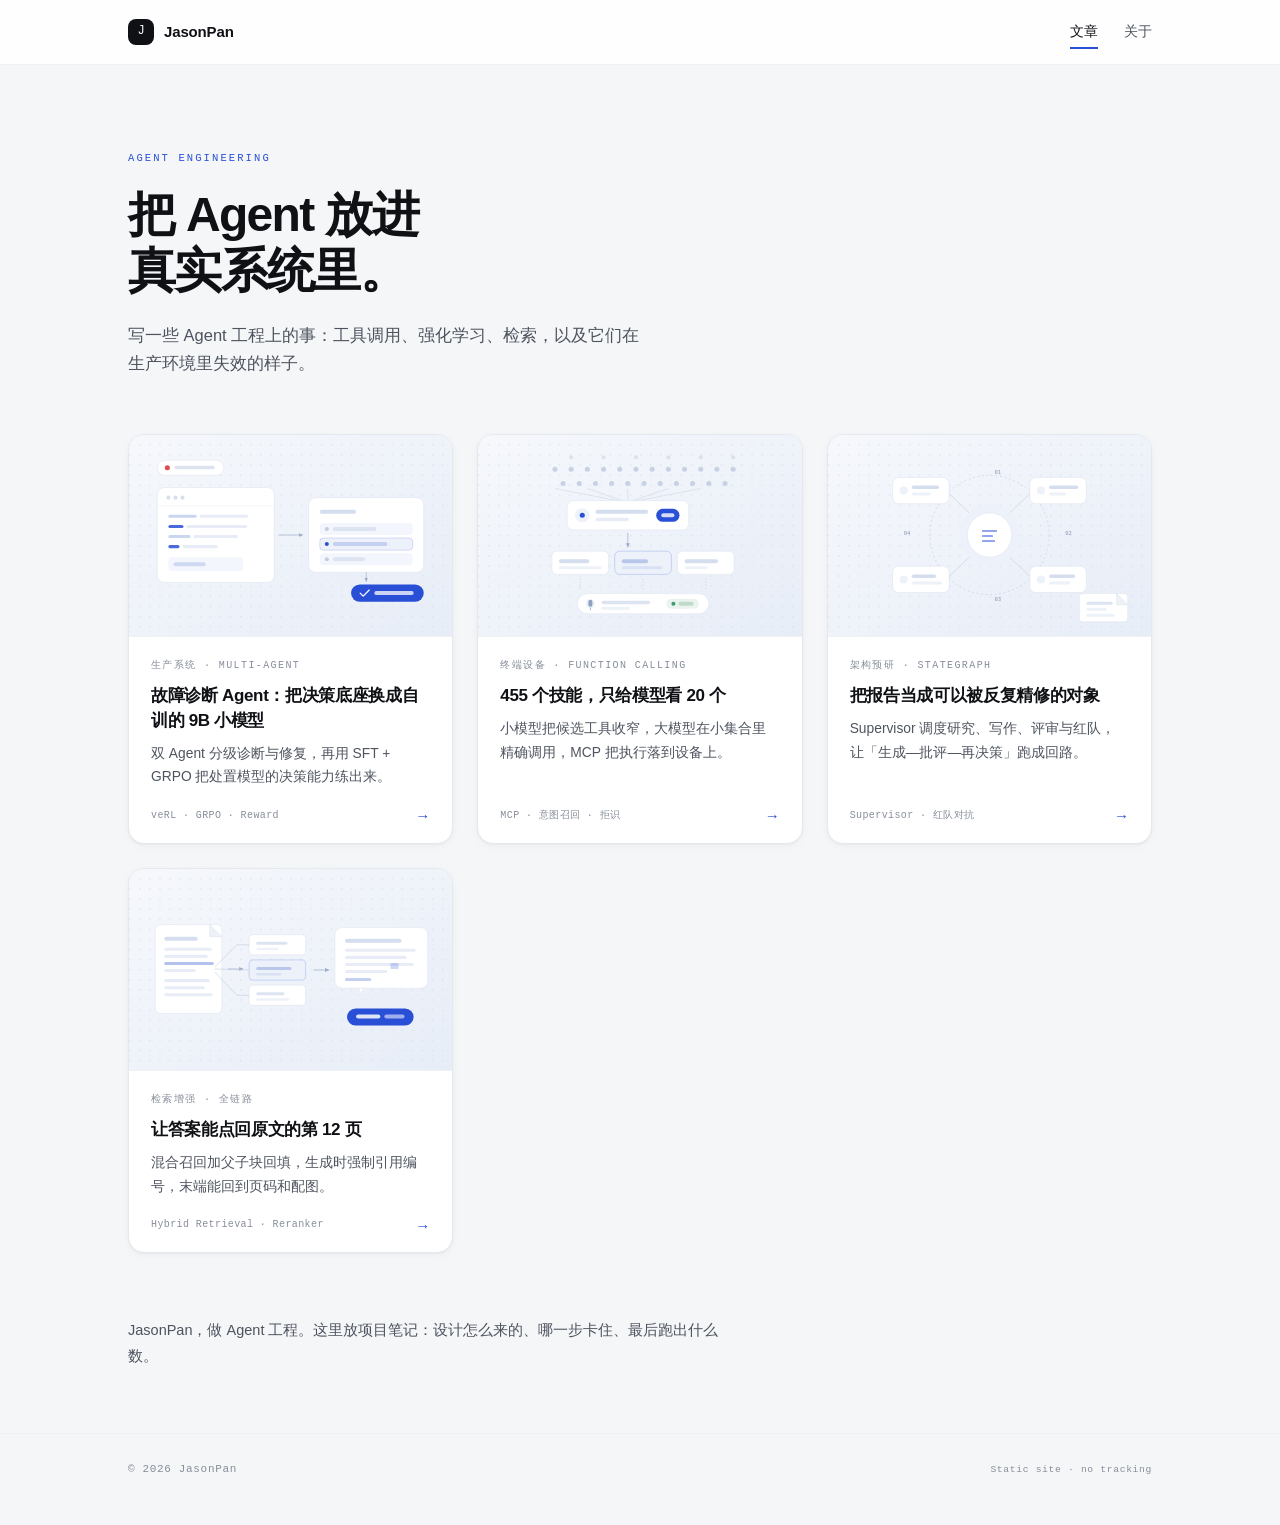
==== index.html @ 2fb57a45 "Publish site: Agent engineering notes" ====
<!DOCTYPE html>
<html lang="zh-CN">
<head>
<meta charset="utf-8">
<meta name="viewport" content="width=device-width, initial-scale=1">
<title>JasonPan · Agent 工程笔记</title>
<meta name="description" content="JasonPan 的 Agent 工程笔记：AIOps 故障诊断、终端语音 Agent、DeepResearch 编排、企业知识库问答。">
<meta property="og:title" content="JasonPan · Agent 工程笔记">
<meta property="og:description" content="把 Agent 放进真实系统里。四篇项目笔记。">
<meta property="og:type" content="website">
<link rel="icon" href="data:image/svg+xml,%3Csvg xmlns='http://www.w3.org/2000/svg' viewBox='0 0 32 32'%3E%3Crect width='32' height='32' rx='8' fill='%230F1115'/%3E%3Ctext x='16' y='22' font-family='monospace' font-size='14' fill='%23FFFFFF' text-anchor='middle'%3EJ%3C/text%3E%3C/svg%3E">
<link rel="stylesheet" href="assets/style.css">
</head>
<body>

<header class="site-head">
  <div class="wrap inner">
    <a class="brand" href="index.html">
      <span class="mark">J</span>
      <span>JasonPan</span>
    </a>
    <nav class="nav" id="nav">
      <a href="#posts" aria-current="page">文章</a>
      <a href="#about">关于</a>
    </nav>
    <button class="nav-toggle" type="button" aria-label="打开导航">菜单</button>
  </div>
</header>

<main>

  <section class="masthead">
    <div class="wrap">
      <p class="kicker">Agent Engineering</p>
      <h1>把 Agent 放进<br>真实系统里。</h1>
      <p class="sub">写一些 Agent 工程上的事：工具调用、强化学习、检索，以及它们在生产环境里失效的样子。</p>
    </div>
  </section>

  <section class="posts" id="posts">
    <div class="wrap">
      <div class="cards">

        <a class="post" href="projects/aiops.html">
          <div class="post-media">
            <img src="assets/covers/aiops.svg" width="640" height="400" alt="AIOps 诊断与修复链路示意图">
          </div>
          <div class="post-body">
            <div class="post-meta">生产系统 · Multi-Agent</div>
            <h2>故障诊断 Agent：把决策底座换成自训的 9B 小模型</h2>
            <p>双 Agent 分级诊断与修复，再用 SFT + GRPO 把处置模型的决策能力练出来。</p>
            <div class="post-foot">
              <span class="post-tag">veRL · GRPO · Reward</span>
              <span class="post-arrow">→</span>
            </div>
          </div>
        </a>

        <a class="post" href="projects/voice-agent.html">
          <div class="post-media">
            <img src="assets/covers/voice.svg" width="640" height="400" alt="语音 Agent 分层收敛示意图">
          </div>
          <div class="post-body">
            <div class="post-meta">终端设备 · Function Calling</div>
            <h2>455 个技能，只给模型看 20 个</h2>
            <p>小模型把候选工具收窄，大模型在小集合里精确调用，MCP 把执行落到设备上。</p>
            <div class="post-foot">
              <span class="post-tag">MCP · 意图召回 · 拒识</span>
              <span class="post-arrow">→</span>
            </div>
          </div>
        </a>

        <a class="post" href="projects/deepresearch.html">
          <div class="post-media">
            <img src="assets/covers/deepresearch.svg" width="640" height="400" alt="DeepResearch 多智能体编排示意图">
          </div>
          <div class="post-body">
            <div class="post-meta">架构预研 · StateGraph</div>
            <h2>把报告当成可以被反复精修的对象</h2>
            <p>Supervisor 调度研究、写作、评审与红队，让「生成—批评—再决策」跑成回路。</p>
            <div class="post-foot">
              <span class="post-tag">Supervisor · 红队对抗</span>
              <span class="post-arrow">→</span>
            </div>
          </div>
        </a>

        <a class="post" href="projects/rag.html">
          <div class="post-media">
            <img src="assets/covers/rag.svg" width="640" height="400" alt="RAG 检索与引用示意图">
          </div>
          <div class="post-body">
            <div class="post-meta">检索增强 · 全链路</div>
            <h2>让答案能点回原文的第 12 页</h2>
            <p>混合召回加父子块回填，生成时强制引用编号，末端能回到页码和配图。</p>
            <div class="post-foot">
              <span class="post-tag">Hybrid Retrieval · Reranker</span>
              <span class="post-arrow">→</span>
            </div>
          </div>
        </a>

      </div>
    </div>
  </section>

  <section class="about" id="about">
    <div class="wrap">
      <p>
        JasonPan，做 Agent 工程。这里放项目笔记：设计怎么来的、哪一步卡住、最后跑出什么数。
      </p>
    </div>
  </section>

</main>

<footer class="site-foot">
  <div class="wrap">
    <div class="foot-row">
      <span>© <span id="yr">2026</span> JasonPan</span>
      <span class="mono">Static site · no tracking</span>
    </div>
  </div>
</footer>

<script src="assets/app.js"></script>
</body>
</html>
---- assets/style.css ----
/* =========================================================
   JasonPan · Agent Engineering Notes
   Design system: soft gray canvas / white cards / indigo ink
   ========================================================= */

:root {
  --bg:        #F5F6F8;
  --surface:   #FFFFFF;
  --surface-2: #FAFBFD;

  --ink:       #0F1115;
  --ink-2:     #2A2E36;
  --ink-3:     #4E545F;
  --muted:     #878E9A;

  --line:      #E5E8EE;
  --line-2:    #EFF1F5;

  --accent:      #2A4FD7;
  --accent-2:    #4A6BE8;
  --accent-soft: #ECF0FE;

  --teal:      #0F766E;
  --teal-soft: #E8F4F1;

  --sans: -apple-system, BlinkMacSystemFont, "Segoe UI", "PingFang SC",
          "Hiragino Sans GB", "Microsoft YaHei", "Source Han Sans SC", sans-serif;
  --mono: "SF Mono", "JetBrains Mono", "Cascadia Mono", "Consolas",
          "Liberation Mono", Menlo, monospace;

  --max: 1080px;
  --r: 16px;
  --r-sm: 12px;

  --sh-1: 0 1px 2px rgba(15, 17, 21, .04), 0 2px 8px rgba(15, 17, 21, .035);
  --sh-2: 0 14px 30px -14px rgba(15, 17, 21, .20), 0 2px 6px rgba(15, 17, 21, .05);
}

* { box-sizing: border-box; }

html {
  -webkit-text-size-adjust: 100%;
  scroll-behavior: smooth;
}

body {
  margin: 0;
  background: var(--bg);
  color: var(--ink-2);
  font-family: var(--sans);
  font-size: 16px;
  line-height: 1.76;
  -webkit-font-smoothing: antialiased;
  text-rendering: optimizeLegibility;
}

.wrap {
  width: 100%;
  max-width: var(--max);
  margin: 0 auto;
  padding: 0 28px;
  position: relative;
}

a { color: inherit; text-decoration: none; }
img { max-width: 100%; display: block; }

::selection { background: var(--accent); color: #fff; }

/* ---------- typography ---------- */

h1, h2, h3, h4 {
  color: var(--ink);
  font-weight: 600;
  letter-spacing: -.02em;
  line-height: 1.26;
  margin: 0;
}

.eyebrow {
  font-family: var(--mono);
  font-size: 10.5px;
  letter-spacing: .18em;
  text-transform: uppercase;
  color: var(--accent);
  display: block;
  margin-bottom: 16px;
}

.eyebrow .idx { color: var(--muted); margin-right: 10px; }

.lede { font-size: 17.5px; line-height: 1.75; color: var(--ink-3); }

p { margin: 0 0 1.1em; }
p:last-child { margin-bottom: 0; }

strong { color: var(--ink); font-weight: 600; }

code, .mono { font-family: var(--mono); font-size: .88em; }

em {
  font-style: normal;
  background: linear-gradient(transparent 62%, var(--accent-soft) 62%);
  padding: 0 .08em;
}

.muted { color: var(--muted); }

/* ---------- header ---------- */

.site-head {
  position: sticky;
  top: 0;
  z-index: 40;
  background: rgba(255, 255, 255, .84);
  backdrop-filter: saturate(180%) blur(16px);
  -webkit-backdrop-filter: saturate(180%) blur(16px);
  border-bottom: 1px solid var(--line-2);
}

.site-head .inner {
  display: flex;
  align-items: center;
  justify-content: space-between;
  height: 64px;
}

.brand {
  display: flex;
  align-items: center;
  gap: 10px;
  font-size: 15px;
  font-weight: 600;
  color: var(--ink);
  letter-spacing: -.01em;
}

.brand .mark {
  width: 26px; height: 26px;
  border-radius: 8px;
  display: grid;
  place-items: center;
  font-family: var(--mono);
  font-size: 12px;
  font-weight: 500;
  background: var(--ink);
  color: #fff;
}

.brand .sub {
  font-family: var(--mono);
  font-size: 9.5px;
  letter-spacing: .16em;
  text-transform: uppercase;
  color: var(--muted);
  padding-left: 11px;
  margin-left: 2px;
  border-left: 1px solid var(--line);
  line-height: 1;
  margin-top: 1px;
}

.nav {
  display: flex;
  align-items: center;
  gap: 26px;
  font-size: 13.5px;
  color: var(--ink-3);
}

.nav a { position: relative; padding: 4px 0; transition: color .2s; }
.nav a::after {
  content: "";
  position: absolute;
  left: 0; bottom: -1px;
  width: 100%; height: 1.5px;
  background: var(--accent);
  transform: scaleX(0);
  transform-origin: left;
  transition: transform .28s cubic-bezier(.2, .7, .3, 1);
}
.nav a:hover { color: var(--ink); }
.nav a:hover::after,
.nav a[aria-current="page"]::after { transform: scaleX(1); }
.nav a[aria-current="page"] { color: var(--ink); }

.nav-toggle {
  display: none;
  border: 1px solid var(--line);
  background: var(--surface);
  border-radius: 9px;
  padding: 7px 11px;
  font-family: var(--mono);
  font-size: 11px;
  letter-spacing: .08em;
  color: var(--ink);
  cursor: pointer;
}

/* ---------- home : masthead ---------- */

.masthead { padding: 84px 0 44px; }

.masthead .kicker {
  font-family: var(--mono);
  font-size: 10.5px;
  letter-spacing: .2em;
  text-transform: uppercase;
  color: var(--accent);
  margin: 0 0 20px;
}

.masthead h1 {
  font-size: clamp(32px, 4.6vw, 48px);
  line-height: 1.16;
  letter-spacing: -.035em;
  margin-bottom: 22px;
}

.masthead .sub {
  font-size: 16.5px;
  line-height: 1.72;
  color: var(--ink-3);
  max-width: 520px;
  margin: 0;
}

/* ---------- home : card grid ---------- */

.posts { padding: 12px 0 8px; }

.cards {
  display: grid;
  grid-template-columns: repeat(3, minmax(0, 1fr));
  gap: 24px;
}

.post {
  display: flex;
  flex-direction: column;
  background: var(--surface);
  border: 1px solid var(--line);
  border-radius: var(--r);
  overflow: hidden;
  box-shadow: var(--sh-1);
  transition: transform .3s cubic-bezier(.2, .7, .3, 1),
              box-shadow .3s, border-color .3s;
}

.post:hover {
  transform: translateY(-4px);
  box-shadow: var(--sh-2);
  border-color: #D3DAE8;
}

.post-media {
  position: relative;
  aspect-ratio: 16 / 10;
  background: #EDF1F7;
  border-bottom: 1px solid var(--line-2);
  overflow: hidden;
}

.post-media img {
  width: 100%;
  height: 100%;
  object-fit: cover;
}

.post-body {
  display: flex;
  flex-direction: column;
  flex: 1;
  padding: 20px 22px 18px;
}

.post-meta {
  font-family: var(--mono);
  font-size: 10px;
  letter-spacing: .14em;
  text-transform: uppercase;
  color: var(--muted);
  margin-bottom: 10px;
}

.post h2 {
  font-size: 17px;
  line-height: 1.45;
  margin: 0 0 8px;
}

.post p {
  font-size: 13.8px;
  line-height: 1.72;
  color: var(--ink-3);
  margin: 0;
}

.post-foot {
  display: flex;
  align-items: center;
  justify-content: space-between;
  gap: 12px;
  margin-top: auto;
  padding-top: 18px;
}

.post-tag {
  font-family: var(--mono);
  font-size: 10px;
  letter-spacing: .04em;
  color: var(--muted);
}

.post-arrow {
  color: var(--accent);
  font-size: 15px;
  line-height: 1;
  transition: transform .3s cubic-bezier(.2, .7, .3, 1);
}

.post:hover .post-arrow { transform: translateX(4px); }

/* ---------- home : about ---------- */

.about { padding: 56px 0 8px; }

.about p {
  font-size: 14.5px;
  line-height: 1.8;
  color: var(--ink-3);
  max-width: 620px;
  margin: 0;
}

/* ---------- footer ---------- */

.site-foot {
  margin-top: 56px;
  padding: 26px 0 46px;
  border-top: 1px solid var(--line-2);
}

.foot-row {
  display: flex;
  align-items: center;
  justify-content: space-between;
  gap: 20px;
  flex-wrap: wrap;
  font-family: var(--mono);
  font-size: 11px;
  letter-spacing: .06em;
  color: var(--muted);
}

.foot-top {
  display: flex;
  justify-content: space-between;
  gap: 30px;
  flex-wrap: wrap;
  margin-bottom: 22px;
}

.foot-note {
  max-width: 620px;
  line-height: 1.75;
  font-size: 12.5px;
  color: var(--muted);
}

.foot-links {
  display: flex;
  gap: 20px;
  font-family: var(--mono);
  font-size: 11.5px;
  letter-spacing: .06em;
  text-transform: uppercase;
}

.foot-links a { color: var(--ink-3); }
.foot-links a:hover { color: var(--accent); }

/* =========================================================
   Article pages
   ========================================================= */

.doc-hero {
  padding: 52px 0 38px;
  border-bottom: 1px solid var(--line-2);
}

.crumb {
  font-family: var(--mono);
  font-size: 10.5px;
  letter-spacing: .12em;
  text-transform: uppercase;
  color: var(--muted);
  display: flex;
  align-items: center;
  gap: 9px;
  margin-bottom: 26px;
}

.crumb a { color: var(--muted); transition: color .2s; }
.crumb a:hover { color: var(--accent); }
.crumb .sep { color: var(--line); }

.doc-hero h1 {
  font-size: clamp(26px, 3.5vw, 38px);
  letter-spacing: -.028em;
  margin-bottom: 16px;
  max-width: 780px;
}

.doc-hero .lede { max-width: 680px; font-size: 16px; }

.doc-meta {
  display: flex;
  flex-wrap: wrap;
  margin-top: 26px;
  padding-top: 18px;
  border-top: 1px solid var(--line-2);
  font-size: 12.5px;
}

.doc-meta .m {
  padding-right: 26px;
  margin-right: 26px;
  border-right: 1px solid var(--line-2);
  line-height: 1.5;
}
.doc-meta .m:last-child { border-right: 0; margin-right: 0; }

.doc-meta .k {
  display: block;
  font-family: var(--mono);
  font-size: 9.5px;
  letter-spacing: .16em;
  text-transform: uppercase;
  color: var(--muted);
  margin-bottom: 3px;
}

.doc-meta .v { color: var(--ink-2); }

/* key numbers */

.kpi {
  display: grid;
  grid-template-columns: repeat(4, 1fr);
  gap: 1px;
  background: var(--line);
  border: 1px solid var(--line);
  border-radius: var(--r);
  overflow: hidden;
  margin: 30px 0 0;
}

.kpi .cell {
  background: var(--surface);
  padding: 18px 20px;
}

.kpi .k {
  font-family: var(--mono);
  font-size: 9.5px;
  letter-spacing: .14em;
  text-transform: uppercase;
  color: var(--muted);
  display: block;
  margin-bottom: 7px;
}

.kpi .v {
  font-family: var(--mono);
  font-size: 20px;
  color: var(--ink);
  letter-spacing: -.02em;
  line-height: 1.2;
}

.kpi .v .a { color: var(--accent); }
.kpi .d { font-size: 12px; color: var(--muted); margin-top: 5px; line-height: 1.55; }

/* ---------- sections ---------- */

.section { padding: 60px 0; }
.section + .section { border-top: 1px solid var(--line-2); }

.sec-head {
  display: flex;
  align-items: baseline;
  justify-content: space-between;
  gap: 24px;
  margin-bottom: 32px;
}

.sec-head h2 { font-size: clamp(21px, 2.3vw, 26px); }

.sec-head .note {
  font-size: 13px;
  color: var(--muted);
  text-align: right;
  max-width: 340px;
  line-height: 1.6;
}

.cols {
  display: grid;
  grid-template-columns: 1fr 1fr;
  gap: 44px;
}

/* ---------- prose ---------- */

.prose { max-width: 760px; }
.prose h2 { font-size: 22px; margin: 0 0 18px; padding-top: 4px; }
.prose h3 { font-size: 16px; margin: 28px 0 10px; }
.prose p { font-size: 15.5px; line-height: 1.82; }
.prose ul { margin: 0 0 1.1em; padding-left: 18px; }
.prose li { font-size: 15.5px; line-height: 1.8; margin-bottom: .4em; }
.prose li::marker { color: #C2C8D4; }

.claim {
  border-left: 2px solid var(--accent);
  padding: 4px 0 4px 20px;
  margin: 0 0 26px;
  font-size: 16.5px;
  line-height: 1.75;
  color: var(--ink);
}

/* ---------- figure / diagram ---------- */

.figure {
  margin: 0;
  border: 1px solid var(--line);
  background: var(--surface);
  border-radius: var(--r);
  padding: 24px 22px 16px;
}

.figure-head {
  display: flex;
  align-items: baseline;
  justify-content: space-between;
  gap: 16px;
  margin-bottom: 18px;
  padding-bottom: 14px;
  border-bottom: 1px solid var(--line-2);
}

.figure-head .t { font-size: 13.5px; color: var(--ink); font-weight: 600; }

.figure-head .n {
  font-family: var(--mono);
  font-size: 9.5px;
  letter-spacing: .14em;
  text-transform: uppercase;
  color: var(--muted);
}

.fig-scroll { overflow-x: auto; -webkit-overflow-scrolling: touch; }
.fig-scroll svg { display: block; width: 100%; height: auto; min-width: 700px; }

.figure figcaption {
  margin-top: 16px;
  padding-top: 13px;
  border-top: 1px solid var(--line-2);
  font-size: 12.5px;
  color: var(--muted);
  line-height: 1.7;
}

.diagram text { font-family: var(--sans); }
.diagram .nd-t { font-size: 12.5px; font-weight: 600; fill: #0F1115; }
.diagram .nd-s { font-size: 10.5px; fill: #6E7684; }
.diagram .grp-t {
  font-family: var(--mono);
  font-size: 9.5px;
  letter-spacing: .14em;
  text-transform: uppercase;
  fill: #2A4FD7;
}
.diagram .lbl { font-size: 10px; fill: #8B93A1; }
.diagram .edge { stroke: #B7C0D0; stroke-width: 1.2; fill: none; }
.diagram .edge-d { stroke: #2A4FD7; stroke-width: 1.1; fill: none; stroke-dasharray: 4 4; opacity: .7; }
.diagram .node { fill: #FFFFFF; stroke: #DDE2EC; stroke-width: 1; }
.diagram .node-a { fill: #F2F5FE; stroke: #B9C6EE; stroke-width: 1.1; }
.diagram .node-b { fill: #EDF5F3; stroke: #AFCFC7; stroke-width: 1.1; }
.diagram .grp { fill: #FAFBFD; stroke: #E3E8F0; stroke-width: 1; stroke-dasharray: 3 3; }

/* ---------- design blocks ---------- */

.design {
  display: grid;
  grid-template-columns: 150px minmax(0, 1fr);
  gap: 30px;
  padding: 24px 0;
  border-top: 1px solid var(--line-2);
}

.design:first-child { border-top: 1px solid var(--line); }

.design .dt { font-size: 14px; color: var(--ink); font-weight: 600; line-height: 1.6; }

.design .dt .n {
  display: block;
  font-family: var(--mono);
  font-size: 9.5px;
  letter-spacing: .12em;
  color: var(--accent);
  margin-bottom: 6px;
}

.design .dd { font-size: 15px; line-height: 1.8; color: var(--ink-3); }
.design .dd p { margin-bottom: .8em; }
.design .dd p:last-child { margin-bottom: 0; }

/* ---------- tables ---------- */

.table-wrap {
  border: 1px solid var(--line);
  border-radius: var(--r-sm);
  overflow-x: auto;
  -webkit-overflow-scrolling: touch;
  background: var(--surface);
}

table { width: 100%; border-collapse: collapse; font-size: 13.5px; }

thead th {
  text-align: left;
  font-family: var(--mono);
  font-size: 9.5px;
  letter-spacing: .12em;
  text-transform: uppercase;
  color: var(--muted);
  font-weight: 500;
  padding: 12px 16px;
  border-bottom: 1px solid var(--line);
  background: var(--surface-2);
  white-space: nowrap;
}

tbody td {
  padding: 13px 16px;
  border-bottom: 1px solid var(--line-2);
  color: var(--ink-2);
  vertical-align: baseline;
}

tbody tr:last-child td { border-bottom: 0; }
tbody tr.hl { background: var(--accent-soft); }
tbody tr.hl td { color: var(--ink); }
td.num, th.num { font-family: var(--mono); font-size: 12.5px; }

.best { color: var(--accent); font-weight: 600; }

/* ---------- bar chart ---------- */

.chart {
  border: 1px solid var(--line);
  background: var(--surface);
  border-radius: var(--r);
  padding: 24px 24px 18px;
}

.chart-head {
  display: flex;
  align-items: baseline;
  justify-content: space-between;
  gap: 16px;
  margin-bottom: 20px;
}

.chart-head .t { font-size: 13.5px; font-weight: 600; color: var(--ink); }

.legend {
  display: flex;
  gap: 16px;
  flex-wrap: wrap;
  font-family: var(--mono);
  font-size: 10px;
  color: var(--muted);
  letter-spacing: .04em;
}

.legend i {
  display: inline-block;
  width: 9px; height: 9px;
  border-radius: 2px;
  margin-right: 6px;
  vertical-align: -1px;
}

.grp { margin-bottom: 20px; }
.grp:last-child { margin-bottom: 0; }

.grp-name {
  font-size: 12.5px;
  color: var(--ink);
  margin-bottom: 9px;
  display: flex;
  align-items: center;
  gap: 8px;
}

.grp-name .sub { font-family: var(--mono); font-size: 10px; color: var(--muted); letter-spacing: .08em; }

.bar {
  display: grid;
  grid-template-columns: 118px minmax(0, 1fr) 52px;
  align-items: center;
  gap: 12px;
  margin-bottom: 5px;
}

.bar .nm { font-family: var(--mono); font-size: 10.5px; color: var(--muted); letter-spacing: .02em; }

.bar .track {
  height: 9px;
  background: #EDF0F6;
  border-radius: 5px;
  overflow: hidden;
}

.bar .fill {
  display: block;
  height: 100%;
  width: 0;
  border-radius: 5px;
  transition: width 1s cubic-bezier(.2, .8, .25, 1);
}

.bar .val { font-family: var(--mono); font-size: 11.5px; color: var(--ink-2); text-align: right; }
.bar.is-best .val { color: var(--accent); font-weight: 600; }

/* ---------- sample output ---------- */

.sample {
  border: 1px solid var(--line);
  border-radius: var(--r-sm);
  background: var(--surface-2);
  overflow: hidden;
}

.sample-bar {
  display: flex;
  align-items: center;
  justify-content: space-between;
  padding: 10px 16px;
  border-bottom: 1px solid var(--line);
  font-family: var(--mono);
  font-size: 9.5px;
  letter-spacing: .12em;
  text-transform: uppercase;
  color: var(--muted);
  background: var(--surface);
}

.sample-body {
  padding: 18px 20px;
  font-size: 13.5px;
  line-height: 1.85;
  color: var(--ink-2);
}

.sample-body .line { display: flex; gap: 10px; margin-bottom: 6px; }
.sample-body .who {
  font-family: var(--mono);
  font-size: 9.5px;
  letter-spacing: .08em;
  color: var(--muted);
  min-width: 46px;
  padding-top: 3px;
  text-transform: uppercase;
}
.sample-body .txt { flex: 1; }
.sample-body .hl { color: var(--accent); }
.sample-body .dim { color: var(--muted); }

.chip {
  display: inline-block;
  font-family: var(--mono);
  font-size: 10.5px;
  padding: 1px 6px;
  border: 1px solid var(--line);
  border-radius: 4px;
  background: var(--surface);
  color: var(--ink-2);
  margin: 0 2px;
}

/* ---------- callout ---------- */

.note-box {
  border: 1px solid var(--line);
  border-left: 3px solid var(--teal);
  background: var(--surface);
  border-radius: 0 var(--r-sm) var(--r-sm) 0;
  padding: 20px 24px;
  font-size: 14px;
  line-height: 1.78;
  color: var(--ink-3);
}

.note-box .h {
  font-family: var(--mono);
  font-size: 9.5px;
  letter-spacing: .14em;
  text-transform: uppercase;
  color: var(--teal);
  display: block;
  margin-bottom: 8px;
}

.note-box p:last-child { margin-bottom: 0; }

/* ---------- tags ---------- */

.tags { display: flex; flex-wrap: wrap; gap: 6px; }

.tag {
  font-family: var(--mono);
  font-size: 10.5px;
  letter-spacing: .04em;
  color: var(--ink-3);
  border: 1px solid var(--line);
  background: var(--surface);
  padding: 3px 9px;
  border-radius: 6px;
  line-height: 1.5;
}

/* ---------- pager ---------- */

.pager {
  display: grid;
  grid-template-columns: 1fr 1fr;
  gap: 1px;
  background: var(--line);
  border: 1px solid var(--line);
  border-radius: var(--r);
  overflow: hidden;
  margin-top: 10px;
}

.pager a { background: var(--surface); padding: 22px 24px; transition: background .25s; }
.pager a:hover { background: #F8FAFD; }

.pager .dir {
  font-family: var(--mono);
  font-size: 9.5px;
  letter-spacing: .14em;
  text-transform: uppercase;
  color: var(--muted);
  display: block;
  margin-bottom: 7px;
}

.pager .ttl { font-size: 15px; color: var(--ink); font-weight: 600; }
.pager .next { text-align: right; }

/* ---------- card grid (kept for article reuse) ---------- */

.card-grid {
  display: grid;
  grid-template-columns: repeat(2, 1fr);
  gap: 1px;
  background: var(--line);
  border: 1px solid var(--line);
  border-radius: var(--r);
  overflow: hidden;
}

.card { background: var(--surface); padding: 22px 24px; }
.card h4 { font-size: 14px; margin-bottom: 8px; display: flex; align-items: baseline; gap: 9px; }
.card h4 .n { font-family: var(--mono); font-size: 10px; color: var(--accent); letter-spacing: .08em; }
.card p { font-size: 13.5px; color: var(--ink-3); line-height: 1.7; margin: 0; }

/* ---------- reveal ---------- */

.reveal {
  opacity: 0;
  transform: translateY(12px);
  transition: opacity .7s cubic-bezier(.2, .7, .3, 1), transform .7s cubic-bezier(.2, .7, .3, 1);
}

.reveal.in { opacity: 1; transform: none; }

@media (prefers-reduced-motion: reduce) {
  .reveal { opacity: 1; transform: none; transition: none; }
  html { scroll-behavior: auto; }
  .post, .post-arrow { transition: none; }
}

/* ---------- responsive ---------- */

@media (max-width: 1000px) {
  .cards { grid-template-columns: repeat(2, minmax(0, 1fr)); }
}

@media (max-width: 860px) {
  .cols { grid-template-columns: 1fr; gap: 32px; }
  .kpi { grid-template-columns: 1fr 1fr; }
  .design { grid-template-columns: 1fr; gap: 10px; }
  .design .dt .n { margin-bottom: 4px; }
  .sec-head { flex-direction: column; gap: 8px; }
  .sec-head .note { text-align: left; max-width: none; }
  .pager { grid-template-columns: 1fr; }
  .pager .next { text-align: left; }
  .masthead { padding: 60px 0 36px; }
}

@media (max-width: 720px) {
  .wrap { padding: 0 20px; }
  .nav {
    display: none;
    position: absolute;
    top: 64px; left: 0; right: 0;
    background: var(--surface);
    border-bottom: 1px solid var(--line);
    flex-direction: column;
    align-items: flex-start;
    gap: 0;
    padding: 8px 20px 14px;
    box-shadow: var(--sh-1);
  }
  .nav.open { display: flex; }
  .nav a { padding: 11px 0; width: 100%; border-bottom: 1px solid var(--line-2); }
  .nav a:last-child { border-bottom: 0; }
  .nav-toggle { display: block; }
  .brand .sub { display: none; }
  .masthead { padding: 48px 0 32px; }
  .masthead .sub { font-size: 15.5px; }
  .section { padding: 46px 0; }
  .doc-hero { padding: 34px 0 30px; }
  .doc-meta .m { padding-right: 16px; margin-right: 16px; margin-bottom: 10px; }
  .figure { padding: 18px 16px 14px; }
  .figure-head { flex-direction: column; gap: 4px; }
  .bar { grid-template-columns: 88px minmax(0, 1fr) 46px; gap: 8px; }
  .table-wrap table { min-width: 620px; }
  .table-wrap thead th, .table-wrap tbody td { padding: 11px 12px; }
  .sample-body .line { flex-direction: column; gap: 2px; }
  .sample-body .who { padding-top: 0; }
  .about { padding: 40px 0 0; }
  .site-foot { margin-top: 40px; }
}

@media (max-width: 600px) {
  .cards { grid-template-columns: 1fr; gap: 20px; }
}

@media print {
  .site-head, .pager, .nav-toggle { display: none; }
  body { background: #fff; }
  .post { break-inside: avoid; }
}
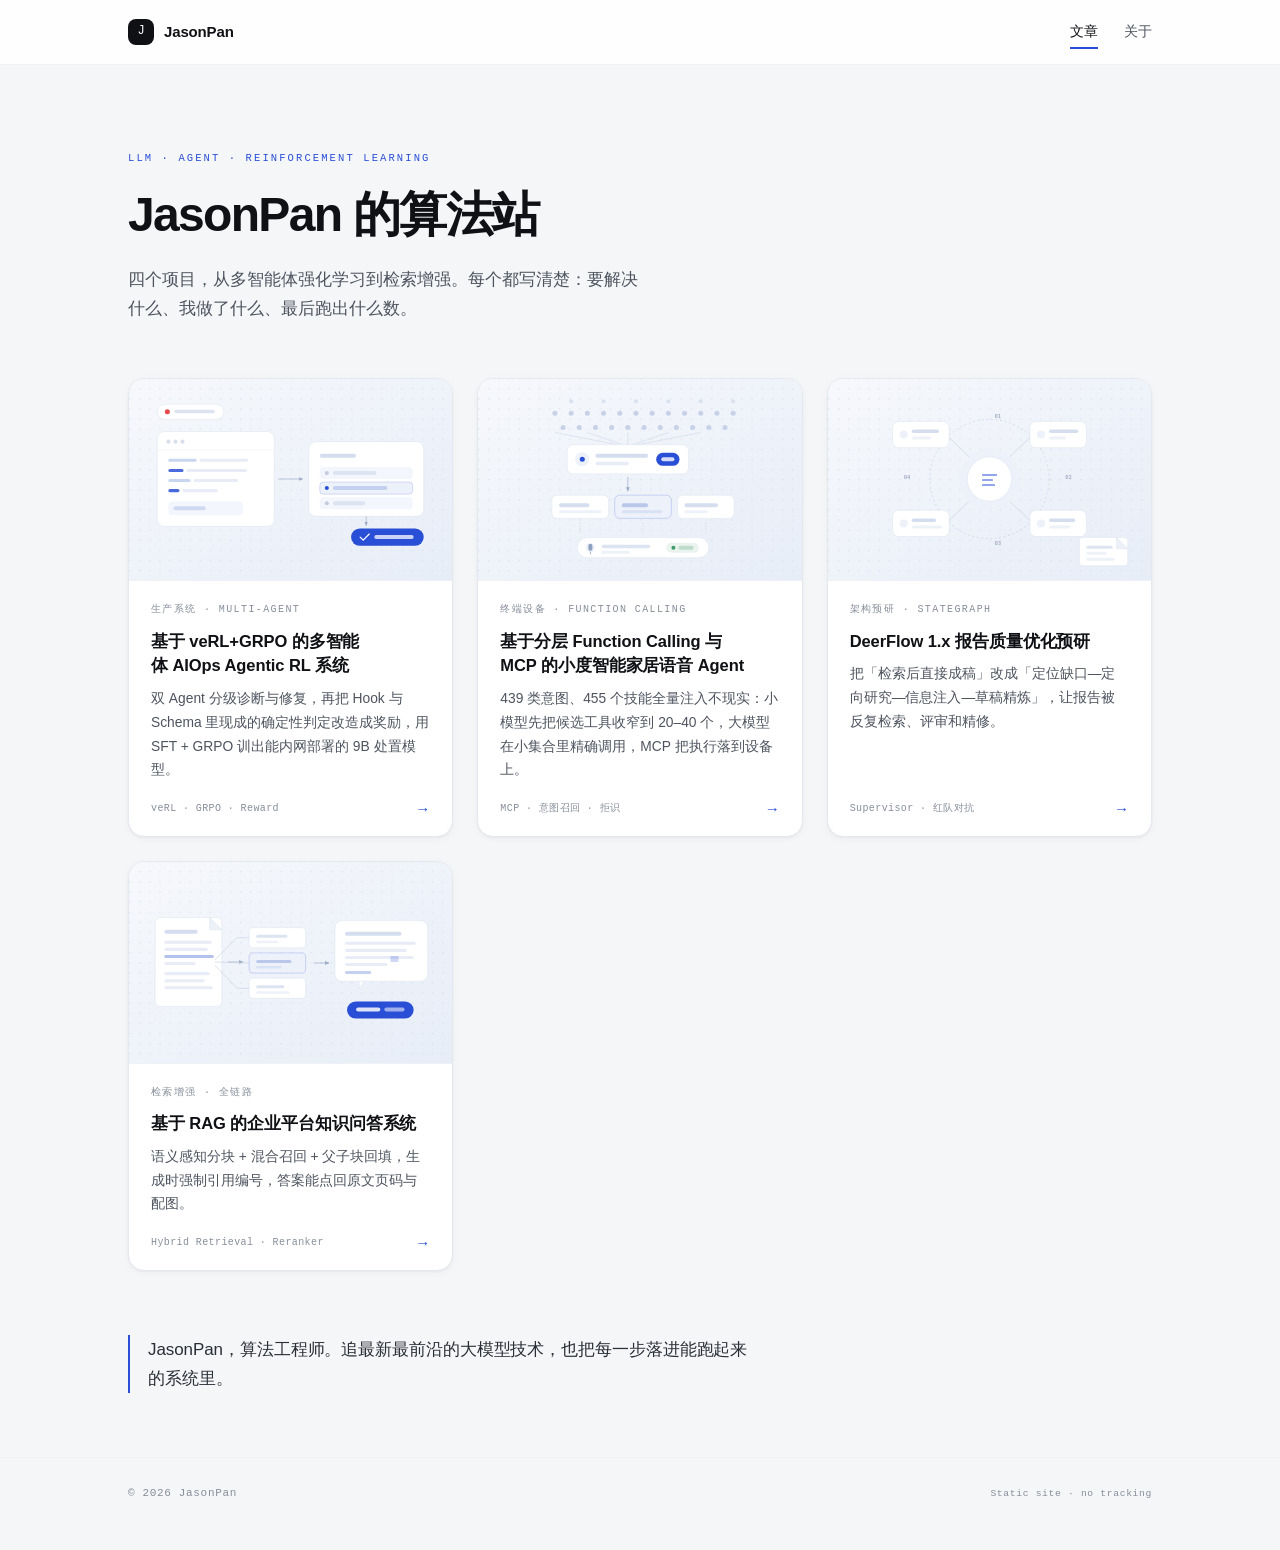
==== commit 98e3c30c: "Update site content" ====
--- a/index.html
+++ b/index.html
@@ -1,129 +1,130 @@
-<!DOCTYPE html>
-<html lang="zh-CN">
-<head>
-<meta charset="utf-8">
-<meta name="viewport" content="width=device-width, initial-scale=1">
-<title>JasonPan · Agent 工程笔记</title>
-<meta name="description" content="JasonPan 的 Agent 工程笔记：AIOps 故障诊断、终端语音 Agent、DeepResearch 编排、企业知识库问答。">
-<meta property="og:title" content="JasonPan · Agent 工程笔记">
-<meta property="og:description" content="把 Agent 放进真实系统里。四篇项目笔记。">
-<meta property="og:type" content="website">
-<link rel="icon" href="data:image/svg+xml,%3Csvg xmlns='http://www.w3.org/2000/svg' viewBox='0 0 32 32'%3E%3Crect width='32' height='32' rx='8' fill='%230F1115'/%3E%3Ctext x='16' y='22' font-family='monospace' font-size='14' fill='%23FFFFFF' text-anchor='middle'%3EJ%3C/text%3E%3C/svg%3E">
-<link rel="stylesheet" href="assets/style.css">
-</head>
-<body>
-
-<header class="site-head">
-  <div class="wrap inner">
-    <a class="brand" href="index.html">
-      <span class="mark">J</span>
-      <span>JasonPan</span>
-    </a>
-    <nav class="nav" id="nav">
-      <a href="#posts" aria-current="page">文章</a>
-      <a href="#about">关于</a>
-    </nav>
-    <button class="nav-toggle" type="button" aria-label="打开导航">菜单</button>
-  </div>
-</header>
-
-<main>
-
-  <section class="masthead">
-    <div class="wrap">
-      <p class="kicker">Agent Engineering</p>
-      <h1>把 Agent 放进<br>真实系统里。</h1>
-      <p class="sub">写一些 Agent 工程上的事：工具调用、强化学习、检索，以及它们在生产环境里失效的样子。</p>
-    </div>
-  </section>
-
-  <section class="posts" id="posts">
-    <div class="wrap">
-      <div class="cards">
-
-        <a class="post" href="projects/aiops.html">
-          <div class="post-media">
-            <img src="assets/covers/aiops.svg" width="640" height="400" alt="AIOps 诊断与修复链路示意图">
-          </div>
-          <div class="post-body">
-            <div class="post-meta">生产系统 · Multi-Agent</div>
-            <h2>故障诊断 Agent：把决策底座换成自训的 9B 小模型</h2>
-            <p>双 Agent 分级诊断与修复，再用 SFT + GRPO 把处置模型的决策能力练出来。</p>
-            <div class="post-foot">
-              <span class="post-tag">veRL · GRPO · Reward</span>
-              <span class="post-arrow">→</span>
-            </div>
-          </div>
-        </a>
-
-        <a class="post" href="projects/voice-agent.html">
-          <div class="post-media">
-            <img src="assets/covers/voice.svg" width="640" height="400" alt="语音 Agent 分层收敛示意图">
-          </div>
-          <div class="post-body">
-            <div class="post-meta">终端设备 · Function Calling</div>
-            <h2>455 个技能，只给模型看 20 个</h2>
-            <p>小模型把候选工具收窄，大模型在小集合里精确调用，MCP 把执行落到设备上。</p>
-            <div class="post-foot">
-              <span class="post-tag">MCP · 意图召回 · 拒识</span>
-              <span class="post-arrow">→</span>
-            </div>
-          </div>
-        </a>
-
-        <a class="post" href="projects/deepresearch.html">
-          <div class="post-media">
-            <img src="assets/covers/deepresearch.svg" width="640" height="400" alt="DeepResearch 多智能体编排示意图">
-          </div>
-          <div class="post-body">
-            <div class="post-meta">架构预研 · StateGraph</div>
-            <h2>把报告当成可以被反复精修的对象</h2>
-            <p>Supervisor 调度研究、写作、评审与红队，让「生成—批评—再决策」跑成回路。</p>
-            <div class="post-foot">
-              <span class="post-tag">Supervisor · 红队对抗</span>
-              <span class="post-arrow">→</span>
-            </div>
-          </div>
-        </a>
-
-        <a class="post" href="projects/rag.html">
-          <div class="post-media">
-            <img src="assets/covers/rag.svg" width="640" height="400" alt="RAG 检索与引用示意图">
-          </div>
-          <div class="post-body">
-            <div class="post-meta">检索增强 · 全链路</div>
-            <h2>让答案能点回原文的第 12 页</h2>
-            <p>混合召回加父子块回填，生成时强制引用编号，末端能回到页码和配图。</p>
-            <div class="post-foot">
-              <span class="post-tag">Hybrid Retrieval · Reranker</span>
-              <span class="post-arrow">→</span>
-            </div>
-          </div>
-        </a>
-
-      </div>
-    </div>
-  </section>
-
-  <section class="about" id="about">
-    <div class="wrap">
-      <p>
-        JasonPan，做 Agent 工程。这里放项目笔记：设计怎么来的、哪一步卡住、最后跑出什么数。
-      </p>
-    </div>
-  </section>
-
-</main>
-
-<footer class="site-foot">
-  <div class="wrap">
-    <div class="foot-row">
-      <span>© <span id="yr">2026</span> JasonPan</span>
-      <span class="mono">Static site · no tracking</span>
-    </div>
-  </div>
-</footer>
-
-<script src="assets/app.js"></script>
-</body>
-</html>
+<!DOCTYPE html>
+<html lang="zh-CN">
+<head>
+<meta charset="utf-8">
+<meta name="viewport" content="width=device-width, initial-scale=1">
+<title>JasonPan 的算法站 · 大模型与 Agent</title>
+<meta name="description" content="JasonPan 的算法站：多智能体强化学习、分层 Function Calling 与 MCP、深度调研报告生成、企业知识库 RAG。">
+<meta property="og:title" content="JasonPan 的算法站">
+<meta property="og:description" content="算法工程师的项目笔记：设计怎么来的、哪一步卡住、最后跑出什么数。">
+<meta property="og:type" content="website">
+<link rel="icon" href="data:image/svg+xml,%3Csvg xmlns='http://www.w3.org/2000/svg' viewBox='0 0 32 32'%3E%3Crect width='32' height='32' rx='8' fill='%230F1115'/%3E%3Ctext x='16' y='22' font-family='monospace' font-size='14' fill='%23FFFFFF' text-anchor='middle'%3EJ%3C/text%3E%3C/svg%3E">
+<link rel="stylesheet" href="assets/style.css">
+<link rel="canonical" href="https://junjianpan95.github.io/">
+<meta property="og:url" content="https://junjianpan95.github.io/">
+<meta name="theme-color" content="#F5F6F8">
+</head>
+<body>
+
+<header class="site-head">
+  <div class="wrap inner">
+    <a class="brand" href="index.html">
+      <span class="mark">J</span>
+      <span>JasonPan</span>
+    </a>
+    <nav class="nav" id="nav">
+      <a href="#posts" aria-current="page">文章</a>
+      <a href="#about">关于</a>
+    </nav>
+    <button class="nav-toggle" type="button" aria-label="打开导航">菜单</button>
+  </div>
+</header>
+
+<main>
+
+  <section class="masthead">
+    <div class="wrap">
+      <p class="kicker">Llm · Agent · Reinforcement Learning</p>
+      <h1>JasonPan 的算法站</h1>
+      <p class="sub">四个项目，从多智能体强化学习到检索增强。每个都写清楚：要解决什么、我做了什么、最后跑出什么数。</p>
+    </div>
+  </section>
+
+  <section class="posts" id="posts">
+    <div class="wrap">
+      <div class="cards">
+
+        <a class="post" href="projects/aiops.html">
+          <div class="post-media">
+            <img src="assets/covers/aiops.svg" width="640" height="400" alt="AIOps 诊断与修复链路示意图">
+          </div>
+          <div class="post-body">
+            <div class="post-meta">生产系统 · Multi-Agent</div>
+            <h2>基于 veRL+GRPO 的多智能体 AIOps Agentic RL 系统</h2>
+            <p>双 Agent 分级诊断与修复，再把 Hook 与 Schema 里现成的确定性判定改造成奖励，用 SFT + GRPO 训出能内网部署的 9B 处置模型。</p>
+            <div class="post-foot">
+              <span class="post-tag">veRL · GRPO · Reward</span>
+              <span class="post-arrow">→</span>
+            </div>
+          </div>
+        </a>
+
+        <a class="post" href="projects/voice-agent.html">
+          <div class="post-media">
+            <img src="assets/covers/voice.svg" width="640" height="400" alt="语音 Agent 分层收敛示意图">
+          </div>
+          <div class="post-body">
+            <div class="post-meta">终端设备 · Function Calling</div>
+            <h2>基于分层 Function Calling 与 MCP 的小度智能家居语音 Agent</h2>
+            <p>439 类意图、455 个技能全量注入不现实：小模型先把候选工具收窄到 20–40 个，大模型在小集合里精确调用，MCP 把执行落到设备上。</p>
+            <div class="post-foot">
+              <span class="post-tag">MCP · 意图召回 · 拒识</span>
+              <span class="post-arrow">→</span>
+            </div>
+          </div>
+        </a>
+
+        <a class="post" href="projects/deepresearch.html">
+          <div class="post-media">
+            <img src="assets/covers/deepresearch.svg" width="640" height="400" alt="DeepResearch 多智能体编排示意图">
+          </div>
+          <div class="post-body">
+            <div class="post-meta">架构预研 · StateGraph</div>
+            <h2>DeerFlow 1.x 报告质量优化预研</h2>
+            <p>把「检索后直接成稿」改成「定位缺口—定向研究—信息注入—草稿精炼」，让报告被反复检索、评审和精修。</p>
+            <div class="post-foot">
+              <span class="post-tag">Supervisor · 红队对抗</span>
+              <span class="post-arrow">→</span>
+            </div>
+          </div>
+        </a>
+
+        <a class="post" href="projects/rag.html">
+          <div class="post-media">
+            <img src="assets/covers/rag.svg" width="640" height="400" alt="RAG 检索与引用示意图">
+          </div>
+          <div class="post-body">
+            <div class="post-meta">检索增强 · 全链路</div>
+            <h2>基于 RAG 的企业平台知识问答系统</h2>
+            <p>语义感知分块 + 混合召回 + 父子块回填，生成时强制引用编号，答案能点回原文页码与配图。</p>
+            <div class="post-foot">
+              <span class="post-tag">Hybrid Retrieval · Reranker</span>
+              <span class="post-arrow">→</span>
+            </div>
+          </div>
+        </a>
+
+      </div>
+    </div>
+  </section>
+
+  <section class="about" id="about">
+    <div class="wrap">
+      <p class="slogan">JasonPan，算法工程师。追最新最前沿的大模型技术，也把每一步落进能跑起来的系统里。</p>
+    </div>
+  </section>
+
+</main>
+
+<footer class="site-foot">
+  <div class="wrap">
+    <div class="foot-row">
+      <span>© <span id="yr">2026</span> JasonPan</span>
+      <span class="mono">Static site · no tracking</span>
+    </div>
+  </div>
+</footer>
+
+<script src="assets/app.js"></script>
+</body>
+</html>
--- a/assets/style.css
+++ b/assets/style.css
@@ -284,9 +284,11 @@
 }
 
 .post h2 {
-  font-size: 17px;
-  line-height: 1.45;
-  margin: 0 0 8px;
+  font-size: 16.5px;
+  text-wrap: balance;
+  line-height: 1.5;
+  letter-spacing: -.005em;
+  margin: 0 0 9px;
 }
 
 .post p {
@@ -333,6 +335,15 @@
   margin: 0;
 }
 
+.about .slogan {
+  font-size: 17px;
+  line-height: 1.72;
+  color: var(--ink-2);
+  letter-spacing: -.005em;
+  padding-left: 18px;
+  border-left: 2px solid var(--accent);
+}
+
 /* ---------- footer ---------- */
 
 .site-foot {
@@ -406,10 +417,12 @@
 .crumb .sep { color: var(--line); }
 
 .doc-hero h1 {
-  font-size: clamp(26px, 3.5vw, 38px);
-  letter-spacing: -.028em;
+  font-size: clamp(25px, 3.2vw, 34px);
+  line-height: 1.3;
+  letter-spacing: -.025em;
   margin-bottom: 16px;
-  max-width: 780px;
+  max-width: 820px;
+  text-wrap: balance;
 }
 
 .doc-hero .lede { max-width: 680px; font-size: 16px; }
@@ -952,6 +965,65 @@
   .cards { grid-template-columns: 1fr; gap: 20px; }
 }
 
+/* ---------- article : STAR 速览 ---------- */
+
+.star {
+  margin: 28px 0 0;
+  border: 1px solid var(--line);
+  border-radius: var(--r);
+  background: var(--surface);
+  overflow: hidden;
+}
+
+.star .row {
+  display: grid;
+  grid-template-columns: 104px minmax(0, 1fr);
+  gap: 20px;
+  padding: 15px 22px;
+  border-top: 1px solid var(--line-2);
+}
+
+.star .row:first-child { border-top: 0; }
+
+.star dt {
+  display: flex;
+  align-items: baseline;
+  gap: 8px;
+  margin: 0;
+  padding-top: 2px;
+  font-family: var(--mono);
+  font-size: 10px;
+  letter-spacing: .13em;
+  text-transform: uppercase;
+  color: var(--muted);
+}
+
+.star dt b {
+  font-size: 11px;
+  font-weight: 700;
+  letter-spacing: 0;
+  color: var(--accent);
+}
+
+.star dd {
+  margin: 0;
+  font-size: 14.5px;
+  line-height: 1.78;
+  color: var(--ink-2);
+}
+
+.star dd em {
+  font-style: normal;
+  font-family: var(--mono);
+  font-size: 13px;
+  color: var(--ink);
+}
+
+@media (max-width: 640px) {
+  .star .row { grid-template-columns: 1fr; gap: 6px; padding: 13px 16px; }
+  .star dd { font-size: 14px; }
+}
+
 @media print {
   .site-head, .pager, .nav-toggle { display: none; }
   body { background: #fff; }
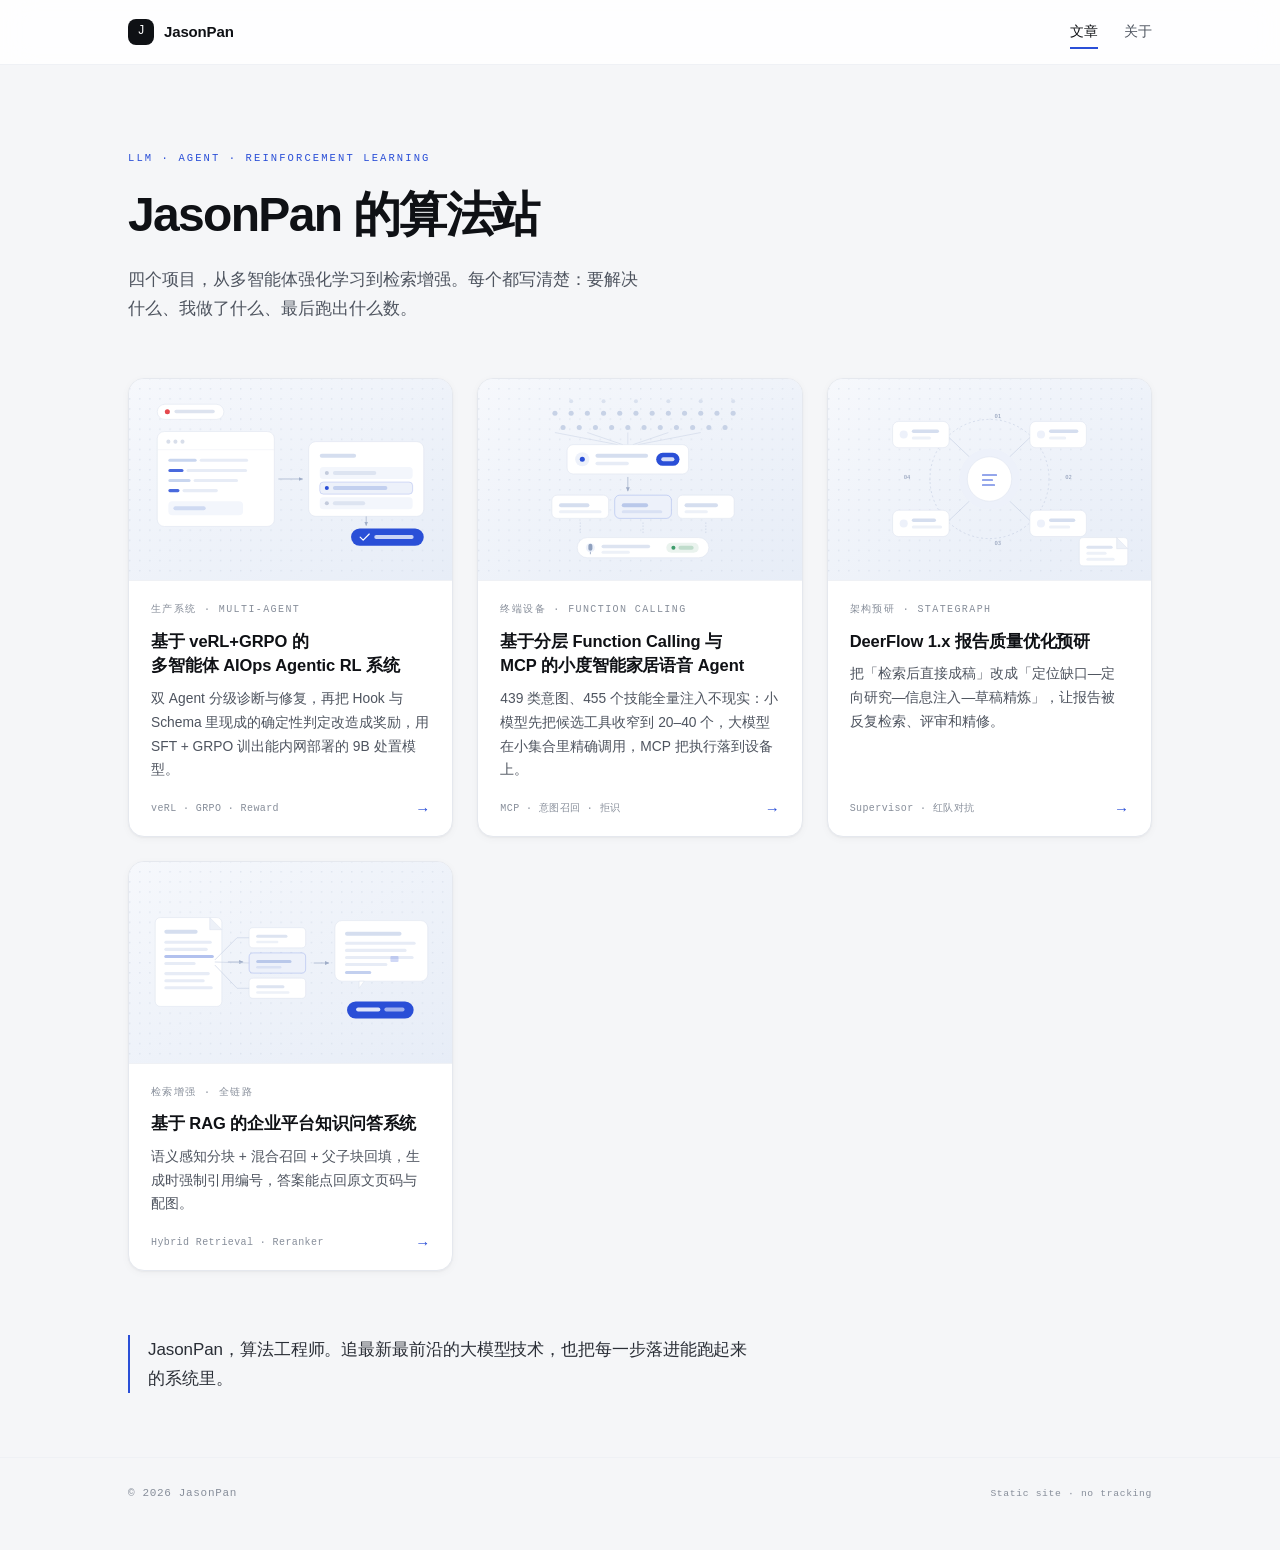
==== commit d6eb0ca4: "Update site content" ====
--- a/index.html
+++ b/index.html
@@ -50,7 +50,7 @@
           </div>
           <div class="post-body">
             <div class="post-meta">生产系统 · Multi-Agent</div>
-            <h2>基于 veRL+GRPO 的多智能体 AIOps Agentic RL 系统</h2>
+            <h2>基于 veRL+GRPO 的<span class="nw">多智能体</span> AIOps Agentic RL 系统</h2>
             <p>双 Agent 分级诊断与修复，再把 Hook 与 Schema 里现成的确定性判定改造成奖励，用 SFT + GRPO 训出能内网部署的 9B 处置模型。</p>
             <div class="post-foot">
               <span class="post-tag">veRL · GRPO · Reward</span>
--- a/assets/style.css
+++ b/assets/style.css
@@ -322,6 +322,9 @@
 }
 
 .post:hover .post-arrow { transform: translateX(4px); }
+
+/* 防止中文词被拆到两行 */
+.nw { white-space: nowrap; }
 
 /* ---------- home : about ---------- */
 
